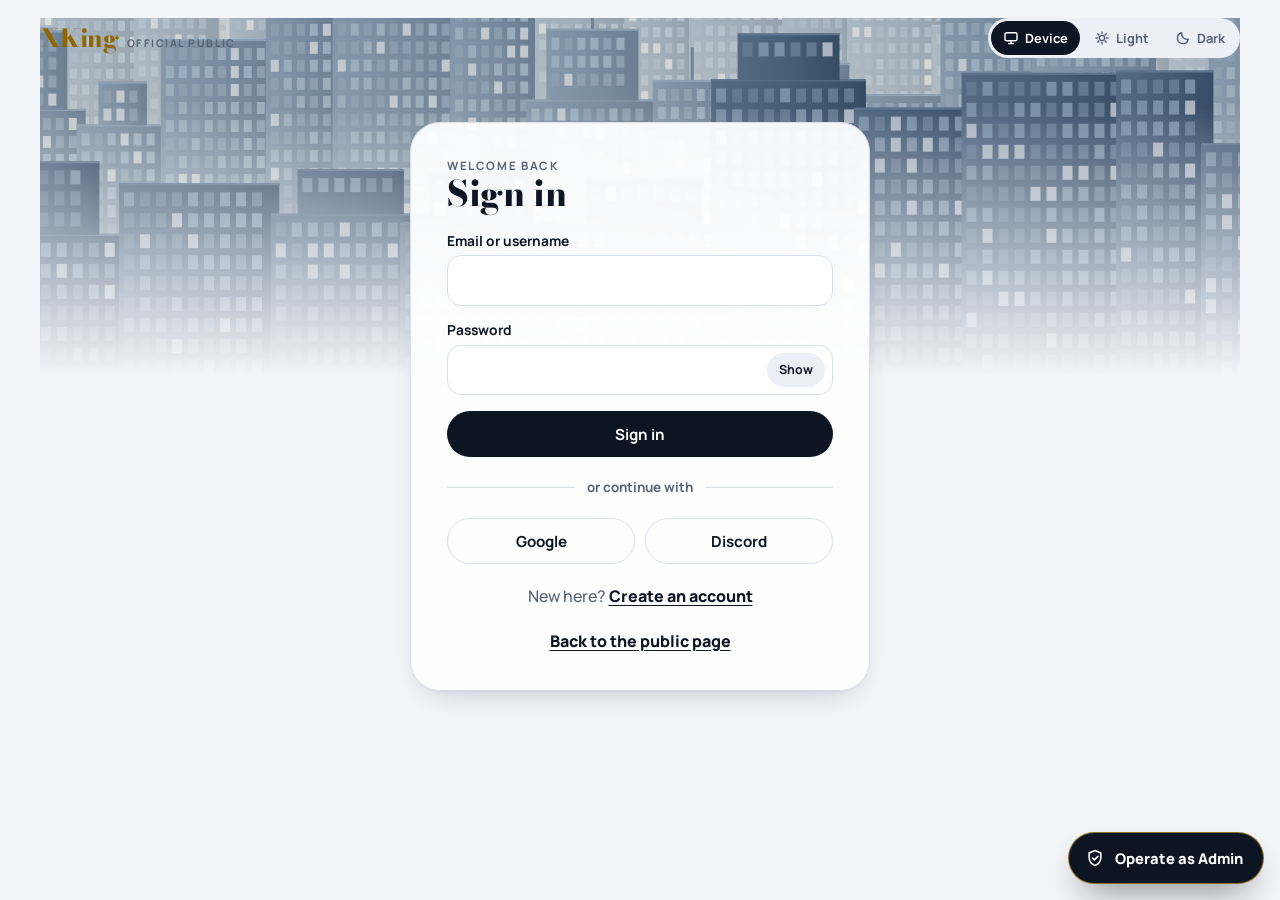
==== login.html @ 58762aed "Add files via upload" ====
<!doctype html>
<html lang="en">
<head>
<meta charset="utf-8">
<meta name="viewport" content="width=device-width, initial-scale=1, viewport-fit=cover">
<title>Sign in to XKing</title>
<script>try{var t=localStorage.getItem('xk1.theme');if(t==='light'||t==='dark')document.documentElement.setAttribute('data-theme',t)}catch(e){}</script>
<link rel="preconnect" href="https://fonts.googleapis.com">
<link rel="preconnect" href="https://fonts.gstatic.com" crossorigin>
<link rel="stylesheet" href="https://fonts.googleapis.com/css2?family=Bodoni+Moda:opsz,wght@6..96,700;6..96,800&family=Manrope:wght@500;600;700;800&display=swap">
<link rel="stylesheet" href="style.css">
<style>:root{padding-top:env(safe-area-inset-top,0px);padding-bottom:env(safe-area-inset-bottom,0px)}</style>
</head>
<body>
<div class="wrap auth-page">
  <canvas id="skyline" class="auth-sky" aria-hidden="true"></canvas>
  <div class="auth-top">
    <a class="brand" href="index.html"><span class="gold">XKing</span><small>Official Public</small></a>
    <div id="themeHost"></div>
  </div>
  <main class="auth-card">
    <div>
      <p class="eyebrow">Welcome back</p>
      <h1 class="display">Sign in</h1>
    </div>
    <form id="authForm" class="form-stack" novalidate>
      <div class="field">
        <label for="identifier">Email or username</label>
        <input id="identifier" type="text" autocomplete="username" required>
      </div>
      <div class="field">
        <label for="password">Password</label>
        <div class="input-wrap">
          <input id="password" type="password" autocomplete="current-password" required>
          <button type="button" data-reveal="password" aria-pressed="false">Show</button>
        </div>
      </div>
      <p class="form-error" id="authErr" role="alert" hidden></p>
      <button type="submit" id="authSubmit" class="btn-primary">Sign in</button>
    </form>
    <div class="divider"><span>or continue with</span></div>
    <div class="provider-row">
      <button type="button" class="btn-ghost" data-provider="google">Google</button>
      <button type="button" class="btn-ghost" data-provider="discord">Discord</button>
    </div>
    <p class="auth-switch">New here? <a href="register.html">Create an account</a></p>
    <p class="auth-switch"><a href="index.html">Back to the public page</a></p>
  </main>
</div>
<script src="app.js"></script>
<script>XK.boot(); XK.initAuth('login');</script>
</body>
</html>
---- style.css ----
/* XKing Core - Layout: a floating sticky top bar over one 1120px column.
   Guest home is a split hero (copy left, city skyline right). The dashboard is a greeting strip,
   tabs, then stacked cards. Pill buttons, 22px cards, hairline borders, soft shadows. */

:root {
  --bg: #F3F5F9;
  --surface: #FFFFFF;
  --surface-2: #ECEFF5;
  --fg: #0D1523;
  --muted: #566274;
  --line: #DAE0EA;
  --gold: #8F6700;
  --gold-fill: #E3B02A;
  --primary: #0D1523;
  --on-primary: #FFFFFF;
  --ok: #17803F;
  --bad: #C0283A;
  --on-ok: #FFFFFF;
  --on-bad: #FFFFFF;
  --tree-a: #1D6B3A;
  --tree-b: #3FAE5A;
  --shadow: 0 1px 2px rgba(13, 21, 35, .06), 0 14px 34px -18px rgba(13, 21, 35, .28);

  --f-display: "Bodoni Moda", "Didot", "Bodoni 72", Georgia, serif;
  --f-body: "Manrope", "Segoe UI", system-ui, -apple-system, "Helvetica Neue", Arial, sans-serif;
  --r-card: 22px;
  --r-field: 14px;
}
@media (prefers-color-scheme: dark) {
  :root:not([data-theme="light"]) {
    --bg: #090E16;
    --surface: #121A26;
    --surface-2: #1A2433;
    --fg: #F2F0EA;
    --muted: #9AA6B6;
    --line: #243247;
    --gold: #E4B63A;
    --gold-fill: #E4B63A;
    --primary: #E4B63A;
    --on-primary: #1A1405;
    --ok: #4FD08A;
    --on-ok: #04200F;
    --on-bad: #2A0509;
    --bad: #FF6B77;
    --tree-a: #1E7A43;
    --tree-b: #43B85C;
    --shadow: 0 1px 2px rgba(0, 0, 0, .4), 0 18px 40px -20px rgba(0, 0, 0, .7);
    color-scheme: dark;
  }
}
:root[data-theme="dark"] {
  --bg: #090E16;
  --surface: #121A26;
  --surface-2: #1A2433;
  --fg: #F2F0EA;
  --muted: #9AA6B6;
  --line: #243247;
  --gold: #E4B63A;
  --gold-fill: #E4B63A;
  --primary: #E4B63A;
  --on-primary: #1A1405;
  --ok: #4FD08A;
    --on-ok: #04200F;
    --on-bad: #2A0509;
  --bad: #FF6B77;
  --tree-a: #1E7A43;
  --tree-b: #43B85C;
  --shadow: 0 1px 2px rgba(0, 0, 0, .4), 0 18px 40px -20px rgba(0, 0, 0, .7);
  color-scheme: dark;
}

* { box-sizing: border-box; }
html { -webkit-text-size-adjust: 100%; }
body {
  margin: 0;
  background: var(--bg);
  color: var(--fg);
  font: 500 16px/1.55 var(--f-body);
  padding-block: 18px 110px;
  padding-left: max(16px, env(safe-area-inset-left, 0px));
  padding-right: max(16px, env(safe-area-inset-right, 0px));
  transition: background .3s, color .3s;
}
body::before {
  content: "";
  position: fixed;
  inset: 0 0 auto;
  height: env(safe-area-inset-top, 0px);
  z-index: 70;
  background: var(--bg);
}
a { color: inherit; }
h1, h2, h3, h4, h5, h6 { margin: 0; text-wrap: balance; }
p { margin: 0; }
button, input, select, textarea { font: inherit; color: inherit; }
:focus-visible { outline: 3px solid var(--gold-fill); outline-offset: 2px; }
[hidden] { display: none !important; }
.display { font-family: var(--f-display); font-weight: 800; letter-spacing: -.01em; }
.gold { color: var(--gold); }
.muted { color: var(--muted); }
.wrap { width: 100%; max-width: 1200px; margin: 0 auto; }
.sr-only { position: absolute; width: 1px; height: 1px; overflow: hidden; clip: rect(0 0 0 0); white-space: nowrap; }
.eyebrow { font: 700 .72rem/1.3 var(--f-body); letter-spacing: .14em; text-transform: uppercase; color: var(--muted); }
.tnum { font-variant-numeric: tabular-nums; }

/* ---------- Top bar ---------- */
.topbar {
  position: sticky;
  top: calc(env(safe-area-inset-top, 0px) + 8px);
  z-index: 50;
  display: flex;
  flex-wrap: wrap;
  align-items: center;
  gap: 10px 14px;
  padding: 10px 12px 10px 20px;
  margin-bottom: 28px;
  background: color-mix(in srgb, var(--surface) 88%, transparent);
  -webkit-backdrop-filter: blur(14px) saturate(1.2);
  backdrop-filter: blur(14px) saturate(1.2);
  border: 1px solid var(--line);
  border-radius: 26px;
  box-shadow: var(--shadow);
}
.brand { display: inline-flex; align-items: baseline; gap: 8px; text-decoration: none; font: 800 1.55rem/1 var(--f-display); letter-spacing: -.01em; }
.brand small { font: 700 .66rem/1 var(--f-body); letter-spacing: .14em; text-transform: uppercase; color: var(--muted); }
.nav { display: flex; gap: 4px; flex: 1 1 0; min-width: 140px; overflow-x: auto; scrollbar-width: none; padding: 2px; }
.nav::-webkit-scrollbar { display: none; }
.tab {
  flex: none;
  min-height: 40px;
  padding: 0 16px;
  border: 0;
  border-radius: 999px;
  background: transparent;
  color: var(--muted);
  font: 700 .92rem/1 var(--f-body);
  cursor: pointer;
  transition: background .2s, color .2s;
}
.tab:hover { color: var(--fg); background: var(--surface-2); }
.tab[aria-current="page"] { color: var(--fg); background: var(--surface-2); box-shadow: inset 0 -2px 0 var(--gold-fill); }
.topbar-right { display: flex; flex-wrap: wrap; align-items: center; gap: 10px; margin-left: auto; }
.acct { display: flex; align-items: center; gap: 10px; }

.theme { display: inline-flex; gap: 2px; padding: 3px; background: var(--surface-2); border-radius: 999px; }
.theme button {
  display: inline-flex; align-items: center; gap: 6px;
  min-height: 34px; padding: 0 12px;
  border: 0; border-radius: 999px; background: transparent; color: var(--muted);
  font: 700 .8rem/1 var(--f-body); cursor: pointer;
}
.theme button svg { width: 16px; height: 16px; fill: none; stroke: currentColor; stroke-width: 1.8; stroke-linecap: round; stroke-linejoin: round; flex: none; }
.theme button[aria-pressed="true"] { background: var(--primary); color: var(--on-primary); }

/* ---------- Buttons ---------- */
.btn-primary, .btn-ghost, .btn-danger {
  display: inline-flex; align-items: center; justify-content: center; gap: 8px;
  min-height: 46px; padding: 0 22px;
  border: 1px solid transparent; border-radius: 999px;
  font: 700 .95rem/1 var(--f-body); text-decoration: none; text-align: center;
  cursor: pointer; transition: transform .15s, background .2s, box-shadow .2s, border-color .2s;
}
.btn-primary { background: var(--primary); color: var(--on-primary); }
.btn-primary:hover { transform: translateY(-1px); box-shadow: 0 12px 26px -14px var(--primary); }
.btn-ghost { background: transparent; border-color: var(--line); color: var(--fg); }
.btn-ghost:hover { background: var(--surface-2); }
.btn-danger { background: var(--bad); color: var(--on-bad); }
.btn-sm { min-height: 38px; padding: 0 16px; font-size: .86rem; }
.is-danger-text { color: var(--bad); }
button[disabled], [aria-disabled="true"] { opacity: .55; cursor: not-allowed; }
.link-btn { border: 0; background: none; padding: 0; color: var(--muted); font: 700 .88rem/1.2 var(--f-body); cursor: pointer; text-decoration: underline; text-underline-offset: 3px; }
.link-btn:hover { color: var(--fg); }

/* RGB buttons: each cycles through its own colour order at its own speed */
.btn-rgb {
  position: relative; isolation: isolate;
  display: inline-flex; align-items: center; justify-content: center;
  min-height: 60px; padding: 0 30px;
  border: 0; border-radius: 999px;
  color: #fff; font: 800 1.2rem/1 var(--f-body); letter-spacing: .01em; text-decoration: none;
  text-shadow: 0 1px 3px rgba(0, 0, 0, .45);
  background-size: 200% 100%;
  cursor: pointer; transition: transform .15s;
}
.btn-rgb:hover { transform: translateY(-2px); }
.btn-rgb::before {
  content: ""; position: absolute; inset: 10px 12px -8px; z-index: -1;
  border-radius: inherit; background: inherit; background-size: inherit;
  filter: blur(16px); opacity: .55; animation: inherit;
}
.rgb-a { background-image: linear-gradient(90deg, #D6285B, #E5620B, #2B8A3E, #1C74D1, #7048E8, #D6285B); animation: rgb-shift 7s linear infinite; }
.rgb-b { background-image: linear-gradient(90deg, #1C74D1, #7048E8, #D6285B, #E5620B, #2B8A3E, #1C74D1); animation: rgb-shift 10s linear infinite reverse; }
@keyframes rgb-shift { from { background-position: 0% 50%; } to { background-position: 200% 50%; } }
.btn-tree {
  display: flex; align-items: center; justify-content: center; gap: 12px;
  width: 100%; min-height: 58px; padding: 0 26px;
  border-radius: 999px; color: #fff; text-decoration: none; text-shadow: 0 1px 2px rgba(0, 0, 0, .3);
  font: 800 1.1rem/1 var(--f-body);
  background: linear-gradient(135deg, var(--tree-a), var(--tree-b));
  box-shadow: 0 14px 30px -16px var(--tree-a);
  transition: transform .15s, box-shadow .2s;
}
.btn-tree:hover { transform: translateY(-2px); box-shadow: 0 18px 34px -14px var(--tree-b); }
.btn-tree svg { width: 24px; height: 24px; fill: #fff; flex: none; }

/* ---------- Chips, badges, avatars ---------- */
.chip { display: inline-flex; align-items: center; padding: 4px 11px; border-radius: 999px; background: var(--surface-2); color: var(--muted); font: 800 .7rem/1.2 var(--f-body); letter-spacing: .08em; text-transform: uppercase; }
.chip-event { background: color-mix(in srgb, var(--tree-b) 20%, transparent); color: var(--ok); }
.chip-sample { background: transparent; border: 1px dashed var(--line); }
.badge { display: inline-flex; align-items: center; padding: 5px 12px; border-radius: 999px; background: var(--surface-2); font: 800 .76rem/1 var(--f-body); }
.badge-vip { background: color-mix(in srgb, var(--gold-fill) 30%, transparent); color: var(--gold); }
.pill { display: inline-flex; align-items: center; gap: 6px; padding: 5px 12px; border-radius: 999px; font: 800 .78rem/1 var(--f-body); background: var(--surface-2); }
.pill-ok { background: color-mix(in srgb, var(--ok) 18%, transparent); color: var(--ok); }
.pill-bad { background: color-mix(in srgb, var(--bad) 16%, transparent); color: var(--bad); }
.avatar { flex: none; display: inline-grid; place-items: center; border-radius: 50%; object-fit: cover; background: var(--surface-2); color: var(--muted); border: 1px solid var(--line); overflow: hidden; }
.avatar svg { width: 62%; height: 62%; fill: currentColor; }
.avatar-sm { width: 40px; height: 40px; }
.avatar-md { width: 64px; height: 64px; }
.avatar-lg { width: 132px; height: 132px; }

/* ---------- Hero (guest home) ---------- */
.hero {
  position: relative; display: grid; grid-template-columns: minmax(0, 1.08fr) minmax(0, .92fr);
  min-height: 560px; overflow: hidden;
  background: var(--surface); border: 1px solid var(--line); border-radius: 32px; box-shadow: var(--shadow);
}
.hero-copy { position: relative; z-index: 1; display: flex; flex-direction: column; gap: 20px; padding: clamp(24px, 4.5vw, 56px); }
.hero-title { font-size: clamp(2.2rem, 5.2vw, 3.9rem); line-height: 1.04; }
.hero-sub { font: 800 1.15rem/1.3 var(--f-body); }
.checks { list-style: none; margin: 0; padding: 0; display: flex; flex-direction: column; gap: 12px; }
.checks li { display: grid; grid-template-columns: 26px minmax(0, 1fr); gap: 12px; align-items: start; }
.tick { width: 26px; height: 26px; display: grid; place-items: center; border-radius: 50%; background: color-mix(in srgb, var(--gold-fill) 28%, transparent); color: var(--gold); }
.tick svg { width: 14px; height: 14px; fill: none; stroke: currentColor; stroke-width: 2.6; stroke-linecap: round; stroke-linejoin: round; }
.cta-stack { display: flex; flex-direction: column; gap: 14px; margin-top: 6px; }
.cta-row { display: grid; grid-template-columns: 1fr 1fr; gap: 14px; }
.hero-visual { position: relative; min-height: 320px; }
.hero-visual canvas {
  position: absolute; inset: 0; width: 100%; height: 100%; object-fit: cover; object-position: center bottom;
  -webkit-mask-image: linear-gradient(to right, transparent 0, #000 40%);
  mask-image: linear-gradient(to right, transparent 0, #000 40%);
}

/* ---------- Dashboard bits ---------- */
.greet { display: flex; flex-wrap: wrap; align-items: center; gap: 16px 20px; padding: 20px 24px; margin-bottom: 24px; background: var(--surface); border: 1px solid var(--line); border-radius: 28px; box-shadow: var(--shadow); }
.greet-text { flex: 1 1 240px; min-width: 0; display: flex; flex-direction: column; gap: 4px; }
.greet-text h1 { font-size: clamp(1.5rem, 3.4vw, 2.1rem); line-height: 1.1; overflow-wrap: anywhere; }
.balances { display: flex; flex-wrap: wrap; gap: 12px; }
.bal { min-width: 132px; padding: 12px 18px; border-radius: 18px; background: var(--surface-2); display: flex; flex-direction: column; gap: 2px; }
.bal span { font: 700 .74rem/1.2 var(--f-body); letter-spacing: .1em; text-transform: uppercase; color: var(--muted); }
.bal strong { font: 800 1.6rem/1.1 var(--f-body); font-variant-numeric: tabular-nums; }
.bal-gold strong { color: var(--gold); }
.guest-note { display: flex; flex-wrap: wrap; align-items: center; justify-content: space-between; gap: 14px; padding: 16px 20px; margin-bottom: 24px; border: 1px dashed var(--line); border-radius: 20px; background: var(--surface); }
.guest-note div:first-child { display: flex; flex-direction: column; gap: 2px; flex: 1 1 260px; min-width: 0; }
.guest-note span { color: var(--muted); font-size: .92rem; }
.guest-actions { display: flex; gap: 10px; flex-wrap: wrap; }
.section-head { display: flex; flex-wrap: wrap; align-items: end; justify-content: space-between; gap: 8px 16px; margin-bottom: 18px; }
.section-head h2 { font-size: clamp(1.6rem, 3.4vw, 2.2rem); }
.section-gap { margin-top: 36px; }
.empty { padding: 26px; text-align: center; color: var(--muted); border: 1px dashed var(--line); border-radius: 20px; }

/* ---------- Feed ---------- */
.feed { display: flex; flex-direction: column; gap: 18px; max-width: 780px; }
.post { display: flex; flex-direction: column; gap: 14px; padding: clamp(18px, 3vw, 28px); background: var(--surface); border: 1px solid var(--line); border-radius: var(--r-card); box-shadow: var(--shadow); }
.post-head { display: flex; flex-wrap: wrap; align-items: center; gap: 8px 10px; color: var(--muted); font-size: .85rem; }
.post-head .push { margin-left: auto; }
.post-title { font: 800 clamp(1.35rem, 2.6vw, 1.8rem)/1.2 var(--f-display); overflow-wrap: anywhere; }
.event-meta { display: flex; flex-wrap: wrap; align-items: center; gap: 10px 16px; padding: 12px 16px; border-radius: 16px; background: var(--surface-2); }
.event-meta span { font-weight: 700; flex: 1 1 200px; min-width: 0; overflow-wrap: anywhere; }
.md { overflow-wrap: anywhere; }
.md > * + * { margin-top: .8em; }
.md h4 { font: 800 1.25rem/1.25 var(--f-body); }
.md h5 { font: 800 1.1rem/1.3 var(--f-body); }
.md h6 { font: 800 .95rem/1.3 var(--f-body); letter-spacing: .06em; text-transform: uppercase; color: var(--muted); }
.md ul, .md ol { padding-left: 1.3em; }
.md li + li { margin-top: .3em; }
.md blockquote { padding: 2px 0 2px 16px; border-left: 3px solid var(--gold-fill); color: var(--muted); }
.md code { padding: 2px 6px; border-radius: 6px; background: var(--surface-2); font: 600 .88em ui-monospace, "SF Mono", Consolas, monospace; }
.md pre { overflow-x: auto; padding: 14px 16px; border-radius: 14px; background: var(--surface-2); }
.md pre code { padding: 0; background: none; }
.md a { color: var(--gold); text-underline-offset: 3px; }
.md hr { border: 0; border-top: 1px solid var(--line); }
.reacts { display: flex; flex-wrap: wrap; gap: 8px; }
.react { display: inline-flex; align-items: center; gap: 7px; min-height: 38px; padding: 0 13px; border-radius: 999px; border: 1px solid var(--line); background: var(--surface-2); font: 700 .9rem/1 var(--f-body); cursor: pointer; transition: transform .12s, border-color .2s; }
.react:hover { transform: translateY(-1px); border-color: var(--gold-fill); }
.react[aria-pressed="true"] { border-color: var(--gold-fill); background: color-mix(in srgb, var(--gold-fill) 24%, transparent); }
.react .count { font-variant-numeric: tabular-nums; color: var(--muted); }
.replies { display: flex; flex-direction: column; gap: 10px; padding-top: 12px; border-top: 1px solid var(--line); }
.reply { display: grid; grid-template-columns: 34px minmax(0, 1fr) auto; gap: 12px; align-items: start; padding: 12px 14px; border-radius: 16px; background: var(--surface-2); }
.reply .avatar { width: 34px; height: 34px; }
.reply strong { font-size: .85rem; }
.reply time { color: var(--muted); font-size: .78rem; margin-left: 6px; }
.reply p { overflow-wrap: anywhere; white-space: pre-wrap; }
.reply-form { display: flex; flex-direction: column; gap: 10px; }
.lock-note { display: flex; gap: 10px; align-items: center; color: var(--muted); font-size: .9rem; }
.lock-note svg { width: 18px; height: 18px; flex: none; fill: none; stroke: currentColor; stroke-width: 1.8; stroke-linecap: round; stroke-linejoin: round; }

/* ---------- Forms ---------- */
.field { display: flex; flex-direction: column; gap: 6px; }
.field label { font: 700 .86rem/1.2 var(--f-body); }
.req { color: var(--bad); }
.hint { color: var(--muted); font-size: .82rem; }
input[type="text"], input[type="email"], input[type="password"], input[type="number"], input[type="url"], input[type="search"], select, textarea {
  width: 100%; min-height: 50px; padding: 12px 16px;
  border: 1.5px solid var(--line); border-radius: var(--r-field); background: var(--surface); color: var(--fg);
  transition: border-color .2s, box-shadow .2s;
}
textarea { min-height: 96px; resize: vertical; line-height: 1.5; }
input:focus, select:focus, textarea:focus { outline: none; border-color: var(--gold-fill); box-shadow: 0 0 0 4px color-mix(in srgb, var(--gold-fill) 28%, transparent); }
.input-wrap { position: relative; }
.input-wrap input { padding-right: 76px; }
.input-wrap button { position: absolute; right: 8px; top: 50%; transform: translateY(-50%); min-height: 34px; padding: 0 12px; border: 0; border-radius: 999px; background: var(--surface-2); font: 700 .78rem/1 var(--f-body); cursor: pointer; }
.form-error { padding: 10px 14px; border-radius: 12px; background: color-mix(in srgb, var(--bad) 14%, transparent); color: var(--bad); font-weight: 700; font-size: .9rem; }
.form-stack { display: flex; flex-direction: column; gap: 16px; }
.switch { display: inline-flex; align-items: center; gap: 12px; cursor: pointer; font-weight: 700; font-size: .92rem; }
.switch input { position: absolute; opacity: 0; width: 1px; height: 1px; }
.switch .track { position: relative; width: 46px; height: 26px; flex: none; border-radius: 999px; background: var(--line); transition: background .2s; }
.switch .track::after { content: ""; position: absolute; top: 3px; left: 3px; width: 20px; height: 20px; border-radius: 50%; background: #fff; box-shadow: 0 1px 3px rgba(0, 0, 0, .3); transition: transform .2s; }
.switch input:checked + .track { background: var(--ok); }
.switch input:checked + .track::after { transform: translateX(20px); }
.switch input:focus-visible + .track { outline: 3px solid var(--gold-fill); outline-offset: 2px; }
.meter { height: 6px; border-radius: 999px; background: var(--surface-2); overflow: hidden; }
.meter i { display: block; height: 100%; width: 0; border-radius: inherit; background: var(--bad); transition: width .25s, background .25s; }

/* ---------- Games ---------- */
.games-grid { display: grid; grid-template-columns: repeat(auto-fit, minmax(min(100%, 340px), 1fr)); gap: 18px; }
.game-card { position: relative; display: flex; flex-direction: column; gap: 16px; padding: clamp(20px, 3vw, 28px); background: var(--surface); border: 1px solid var(--line); border-radius: var(--r-card); box-shadow: var(--shadow); min-width: 0; }
.game-card h2 { font-size: 1.9rem; line-height: 1.1; }
.game-card header { display: flex; flex-direction: column; gap: 8px; align-items: flex-start; }
.state { display: flex; flex-direction: column; gap: 10px; padding: 18px; border-radius: 18px; background: var(--surface-2); }
.state .big { font: 800 clamp(1.1rem, 3vw, 1.4rem)/1.3 var(--f-body); }
.state .big b { color: var(--gold); font-variant-numeric: tabular-nums; }
.quiz-q { font: 800 1.2rem/1.4 var(--f-body); white-space: pre-wrap; overflow-wrap: anywhere; }
.answer-form { display: flex; flex-wrap: wrap; gap: 10px; }
.answer-form .field { flex: 1 1 220px; }
.is-soon { overflow: hidden; min-height: 240px; justify-content: center; cursor: not-allowed; }
.soon-blur { display: flex; flex-direction: column; gap: 12px; filter: blur(3px); opacity: .55; user-select: none; }
.soon-label { position: absolute; inset: 0; display: grid; place-items: center; font: 800 1.5rem/1 var(--f-display); letter-spacing: .01em; text-shadow: 0 2px 14px var(--surface); }

/* ---------- Account settings ---------- */
.settings { display: grid; grid-template-columns: 250px minmax(0, 1fr); gap: 22px; align-items: start; }
.side-tabs { display: flex; flex-direction: column; gap: 6px; padding: 10px; background: var(--surface); border: 1px solid var(--line); border-radius: var(--r-card); }
.side-tab { min-height: 46px; padding: 0 16px; border: 0; border-radius: 14px; background: transparent; text-align: left; font: 700 .95rem/1 var(--f-body); cursor: pointer; }
.side-tab:hover { background: var(--surface-2); }
.side-tab[aria-current="true"] { background: var(--surface-2); box-shadow: inset 3px 0 0 var(--gold-fill); }
.panel { display: flex; flex-direction: column; gap: 18px; padding: clamp(18px, 3vw, 30px); background: var(--surface); border: 1px solid var(--line); border-radius: var(--r-card); box-shadow: var(--shadow); min-width: 0; }
.panel h2 { font-size: 1.7rem; }
.photo-row { display: flex; flex-wrap: wrap; align-items: center; gap: 18px 24px; }
.photo-actions { display: flex; flex-wrap: wrap; gap: 10px; }
.file-btn { position: relative; overflow: hidden; }
.file-btn input { position: absolute; inset: 0; opacity: 0; cursor: pointer; font-size: 0; }
.crop-wrap { display: flex; flex-wrap: wrap; gap: 20px 28px; align-items: flex-start; }
.crop { position: relative; width: 280px; height: 280px; max-width: 100%; overflow: hidden; border-radius: 24px; background: var(--surface-2); touch-action: none; cursor: grab; flex: none; }
.crop:active { cursor: grabbing; }
.crop img { position: absolute; max-width: none; user-select: none; -webkit-user-drag: none; pointer-events: none; }
.crop-ring { position: absolute; inset: 0; border-radius: 50%; border: 2px solid #fff; box-shadow: 0 0 0 999px rgba(8, 12, 20, .55); pointer-events: none; }
.crop-side { display: flex; flex-direction: column; gap: 14px; flex: 1 1 220px; min-width: 0; }
.prev { position: relative; width: 72px; height: 72px; overflow: hidden; border-radius: 50%; border: 1px solid var(--line); background: var(--surface-2); }
.prev img { position: absolute; max-width: none; }
input[type="range"] { width: 100%; accent-color: var(--gold-fill); }
.rows { display: flex; flex-direction: column; gap: 10px; }
.row { display: flex; flex-wrap: wrap; align-items: center; justify-content: space-between; gap: 12px 16px; padding: 14px 18px; border: 1px solid var(--line); border-radius: 18px; background: var(--surface); }
.row > div { min-width: 0; flex: 1 1 220px; display: flex; flex-direction: column; gap: 2px; }
.row .muted { font-size: .88rem; overflow-wrap: anywhere; }
.inv-grid { display: grid; grid-template-columns: repeat(auto-fit, minmax(min(100%, 200px), 1fr)); gap: 12px; }
.ledger { list-style: none; margin: 0; padding: 0; display: flex; flex-direction: column; gap: 8px; }
.ledger li { display: flex; flex-wrap: wrap; justify-content: space-between; gap: 6px 14px; padding: 10px 14px; border-radius: 14px; background: var(--surface-2); font-size: .92rem; }
.ledger .pos { color: var(--ok); font-weight: 800; }
.ledger .neg { color: var(--bad); font-weight: 800; }

/* ---------- Admin ---------- */
.subtabs { display: flex; flex-wrap: wrap; gap: 8px; margin-bottom: 18px; }
.subtab { min-height: 42px; padding: 0 18px; border: 1px solid var(--line); border-radius: 999px; background: var(--surface); font: 700 .9rem/1 var(--f-body); cursor: pointer; }
.subtab[aria-current="true"] { background: var(--primary); color: var(--on-primary); border-color: transparent; }
.warn-box { padding: 12px 16px; border-radius: 14px; background: color-mix(in srgb, var(--gold-fill) 18%, transparent); font-size: .9rem; }
.editor { display: grid; grid-template-columns: minmax(0, 1fr) minmax(0, 1fr); gap: 16px; }
.toolbar { display: flex; flex-wrap: wrap; gap: 6px; margin-bottom: 8px; }
.toolbar button { min-width: 40px; min-height: 38px; padding: 0 10px; border: 1px solid var(--line); border-radius: 10px; background: var(--surface-2); font: 800 .88rem/1 var(--f-body); cursor: pointer; }
.toolbar button:hover { border-color: var(--gold-fill); }
.preview { min-height: 160px; padding: 14px 16px; border: 1.5px dashed var(--line); border-radius: var(--r-field); background: var(--surface); }
.preview-title { font: 700 .74rem/1 var(--f-body); letter-spacing: .12em; text-transform: uppercase; color: var(--muted); margin-bottom: 8px; }
.seg { display: inline-flex; gap: 2px; padding: 3px; background: var(--surface-2); border-radius: 999px; }
.seg label { cursor: pointer; }
.seg input { position: absolute; opacity: 0; width: 1px; height: 1px; }
.seg span { display: inline-flex; align-items: center; min-height: 36px; padding: 0 16px; border-radius: 999px; font: 700 .88rem/1 var(--f-body); color: var(--muted); }
.seg input:checked + span { background: var(--primary); color: var(--on-primary); }
.seg input:focus-visible + span { outline: 3px solid var(--gold-fill); outline-offset: 2px; }
.acct-row { display: flex; flex-wrap: wrap; align-items: center; gap: 12px 18px; padding: 14px 16px; border: 1px solid var(--line); border-radius: 18px; background: var(--surface); }
.acct-who { flex: 1 1 200px; min-width: 0; display: flex; flex-direction: column; }
.acct-who .muted { font-size: .85rem; overflow-wrap: anywhere; }
.acct-num { display: flex; flex-direction: column; min-width: 56px; }
.acct-num span { font: 700 .68rem/1.2 var(--f-body); letter-spacing: .1em; text-transform: uppercase; color: var(--muted); }
.acct-num strong { font-variant-numeric: tabular-nums; }
.acct-actions { margin-left: auto; display: flex; flex-wrap: wrap; gap: 8px; }
.audit { list-style: none; margin: 0; padding: 0; display: flex; flex-direction: column; gap: 6px; max-height: 320px; overflow-y: auto; }
.audit li { display: flex; flex-wrap: wrap; gap: 4px 12px; padding: 8px 12px; border-radius: 12px; background: var(--surface-2); font-size: .86rem; }
.audit time { color: var(--muted); }
.stack { display: flex; flex-direction: column; gap: 18px; }

/* ---------- Modal, toasts, admin button ---------- */
.overlay { position: fixed; inset: 0; z-index: 100; display: grid; place-items: center; padding: 16px; background: rgba(5, 8, 14, .62); -webkit-backdrop-filter: blur(4px); backdrop-filter: blur(4px); animation: fade .18s ease; }
.modal { width: 100%; max-width: 460px; max-height: calc(100% - 16px); overflow-y: auto; display: flex; flex-direction: column; gap: 14px; padding: 26px; background: var(--surface); border: 1px solid var(--line); border-radius: 26px; box-shadow: 0 30px 80px -20px rgba(0, 0, 0, .6); animation: rise .22s ease; }
.modal h2 { font-size: 1.7rem; }
.modal form { display: flex; flex-direction: column; gap: 14px; }
.modal-msg { color: var(--muted); }
.modal-actions { display: flex; flex-wrap: wrap; justify-content: flex-end; gap: 10px; }
@keyframes fade { from { opacity: 0; } to { opacity: 1; } }
@keyframes rise { from { opacity: 0; transform: translateY(10px) scale(.98); } to { opacity: 1; transform: none; } }
.toasts { position: fixed; left: 50%; transform: translateX(-50%); bottom: calc(86px + env(safe-area-inset-bottom, 0px)); z-index: 90; width: min(440px, calc(100% - 32px)); display: flex; flex-direction: column; gap: 8px; pointer-events: none; }
.toast { padding: 13px 18px; border-radius: 16px; background: var(--primary); color: var(--on-primary); font-weight: 700; box-shadow: 0 14px 34px -12px rgba(0, 0, 0, .5); animation: rise .22s ease; }
.toast.is-error { background: var(--bad); color: var(--on-bad); }
.toast.is-ok { background: var(--ok); color: var(--on-ok); }
.admin-fab {
  position: fixed; z-index: 60;
  right: max(16px, env(safe-area-inset-right, 0px)); bottom: calc(16px + env(safe-area-inset-bottom, 0px));
  display: inline-flex; align-items: center; gap: 10px; min-height: 52px; padding: 0 20px 0 16px;
  border: 1px solid color-mix(in srgb, var(--gold-fill) 60%, transparent); border-radius: 999px;
  background: var(--primary); color: var(--on-primary);
  font: 800 .92rem/1 var(--f-body); box-shadow: 0 16px 36px -14px rgba(0, 0, 0, .6); cursor: pointer;
}
.admin-fab svg { width: 20px; height: 20px; fill: none; stroke: currentColor; stroke-width: 1.9; stroke-linecap: round; stroke-linejoin: round; }
.admin-fab[data-on="1"] { background: var(--gold-fill); color: #1A1405; }
.foot { margin-top: 44px; display: flex; flex-wrap: wrap; justify-content: space-between; gap: 8px 20px; color: var(--muted); font-size: .82rem; }
.foot a { text-underline-offset: 3px; }

/* ---------- Auth pages ---------- */
.auth-page { position: relative; isolation: isolate; }
.auth-sky { position: absolute; left: 0; right: 0; top: 0; width: 100%; height: 360px; z-index: -1; object-fit: cover; object-position: center bottom; -webkit-mask-image: linear-gradient(to bottom, #000 25%, transparent 100%); mask-image: linear-gradient(to bottom, #000 25%, transparent 100%); }
.auth-top { display: flex; flex-wrap: wrap; align-items: center; justify-content: space-between; gap: 12px; margin-bottom: clamp(24px, 6vw, 64px); }
.auth-card { width: 100%; max-width: 460px; margin: 0 auto; display: flex; flex-direction: column; gap: 20px; padding: clamp(22px, 4vw, 36px); background: color-mix(in srgb, var(--surface) 94%, transparent); border: 1px solid var(--line); border-radius: 30px; box-shadow: var(--shadow); }
.auth-card h1 { font-size: 2.2rem; line-height: 1.1; }
.divider { display: flex; align-items: center; gap: 12px; color: var(--muted); font-size: .84rem; font-weight: 700; }
.divider::before, .divider::after { content: ""; flex: 1; height: 1px; background: var(--line); }
.provider-row { display: grid; grid-template-columns: 1fr 1fr; gap: 10px; }
.auth-switch { text-align: center; color: var(--muted); }
.auth-switch a { color: var(--fg); font-weight: 800; text-underline-offset: 3px; }

/* ---------- Responsive ---------- */
@media (max-width: 1180px) {
  .nav { order: 3; flex-basis: 100%; }
}
@media (max-width: 860px) {
  .hero { grid-template-columns: 1fr; min-height: 0; }
  .hero-visual { order: -1; min-height: 0; height: 200px; }
  .hero-visual canvas { -webkit-mask-image: linear-gradient(to bottom, #000 50%, transparent); mask-image: linear-gradient(to bottom, #000 50%, transparent); }
  .settings { grid-template-columns: 1fr; }
  .side-tabs { flex-direction: row; overflow-x: auto; }
  .side-tab { flex: none; }
  .editor { grid-template-columns: 1fr; }
}
@media (max-width: 560px) {
  .theme button .lbl { display: none; }
  .theme button { padding: 0 11px; }
  .lbl-long { display: none; }
  .cta-row { grid-template-columns: 1fr; }
  .topbar { padding-left: 16px; }
  .provider-row { grid-template-columns: 1fr; }
  .admin-fab span { max-width: 130px; line-height: 1.15; }
  .brand small { display: none; }
}
@media (prefers-reduced-motion: reduce) {
  *, *::before, *::after { animation: none !important; transition: none !important; }
  .btn-rgb { background-position: 0 50%; }
}
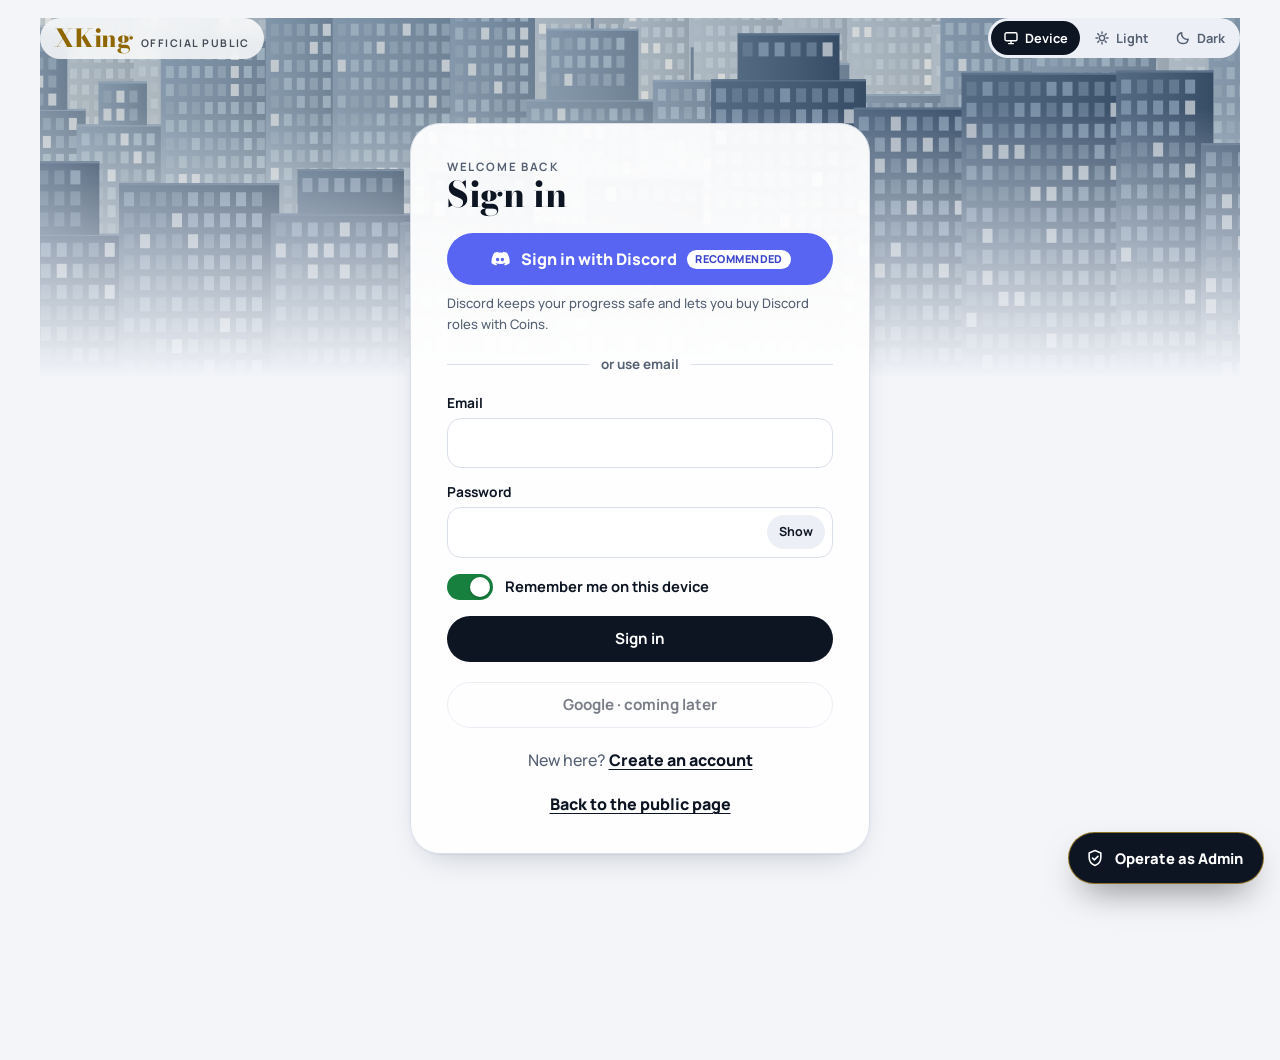
==== commit 060bd6d8: "Add files via upload" ====
--- a/login.html
+++ b/login.html
@@ -23,10 +23,15 @@
       <p class="eyebrow">Welcome back</p>
       <h1 class="display">Sign in</h1>
     </div>
+    <div class="provider-stack">
+      <button type="button" class="btn-discord" data-provider="discord"><span class="dc-ico"><svg viewBox="0 0 24 24" aria-hidden="true"><path fill="currentColor" stroke="none" d="M19.6 5.3A16.6 16.6 0 0 0 15.5 4l-.5 1.1a15.4 15.4 0 0 0-4.6 0L9.9 4a16.6 16.6 0 0 0-4.1 1.3C3.2 9.2 2.5 13 2.8 16.7a16.7 16.7 0 0 0 5 2.5l1.1-1.7a10.8 10.8 0 0 1-1.7-.8l.4-.3a11.9 11.9 0 0 0 10.1 0l.4.3c-.5.3-1.1.6-1.7.8l1.1 1.7a16.6 16.6 0 0 0 5-2.5c.4-4.3-.7-8.1-2.9-11.4zM9.4 14.5c-1 0-1.8-.9-1.8-2s.8-2 1.8-2 1.8.9 1.8 2-.8 2-1.8 2zm5.2 0c-1 0-1.8-.9-1.8-2s.8-2 1.8-2 1.8.9 1.8 2-.8 2-1.8 2z"/></svg></span><span>Sign in with Discord</span><em class="rec-tag">Recommended</em></button>
+      <p class="hint">Discord keeps your progress safe and lets you buy Discord roles with Coins.</p>
+    </div>
+    <div class="divider"><span>or use email</span></div>
     <form id="authForm" class="form-stack" novalidate>
       <div class="field">
-        <label for="identifier">Email or username</label>
-        <input id="identifier" type="text" autocomplete="username" required>
+        <label for="email">Email</label>
+        <input id="email" type="email" autocomplete="email" required>
       </div>
       <div class="field">
         <label for="password">Password</label>
@@ -35,18 +40,17 @@
           <button type="button" data-reveal="password" aria-pressed="false">Show</button>
         </div>
       </div>
+      <label class="switch"><input type="checkbox" id="remember" checked><span class="track"></span><span>Remember me on this device</span></label>
       <p class="form-error" id="authErr" role="alert" hidden></p>
       <button type="submit" id="authSubmit" class="btn-primary">Sign in</button>
     </form>
-    <div class="divider"><span>or continue with</span></div>
-    <div class="provider-row">
-      <button type="button" class="btn-ghost" data-provider="google">Google</button>
-      <button type="button" class="btn-ghost" data-provider="discord">Discord</button>
-    </div>
+    <div class="provider-row"><button type="button" class="btn-ghost" disabled>Google &middot; coming later</button></div>
     <p class="auth-switch">New here? <a href="register.html">Create an account</a></p>
     <p class="auth-switch"><a href="index.html">Back to the public page</a></p>
   </main>
 </div>
+<script src="vendor/supabase.js"></script>
+<script src="config.js"></script>
 <script src="app.js"></script>
 <script>XK.boot(); XK.initAuth('login');</script>
 </body>
--- a/style.css
+++ b/style.css
@@ -461,3 +461,33 @@
   *, *::before, *::after { animation: none !important; transition: none !important; }
   .btn-rgb { background-position: 0 50%; }
 }
+
+/* ---- connected build additions ---- */
+.provider-stack { display: flex; flex-direction: column; gap: 8px; }
+.btn-discord { position: relative; display: flex; align-items: center; justify-content: center; gap: 10px; width: 100%; min-height: 52px; padding: 12px 18px; border: 0; border-radius: 999px; background: #5865F2; color: #fff; font: 800 1rem/1 var(--f-body); cursor: pointer; transition: filter .15s, transform .15s; }
+.btn-discord:hover { filter: brightness(1.08); }
+.btn-discord:active { transform: translateY(1px); }
+.btn-discord:focus-visible { outline: 3px solid var(--gold-fill); outline-offset: 3px; }
+.btn-discord:disabled { opacity: .6; cursor: progress; }
+.btn-discord .dc-ico svg { width: 22px; height: 22px; display: block; }
+.rec-tag { font-style: normal; font-weight: 800; font-size: .68rem; letter-spacing: .04em; text-transform: uppercase; padding: 4px 8px; border-radius: 999px; background: #fff; color: #3B45C9; }
+.warn-red { padding: 14px 16px; border-radius: 14px; border: 1px solid var(--bad); background: color-mix(in srgb, var(--bad) 12%, transparent); color: var(--fg); }
+.warn-red strong { display: block; color: var(--bad); margin-bottom: 4px; }
+.warn-red p { margin: 0; font-size: .92rem; line-height: 1.5; }
+.provider-row .btn-ghost[disabled] { opacity: .55; cursor: not-allowed; }
+.shop-grid { display: grid; grid-template-columns: repeat(auto-fill, minmax(260px, 1fr)); gap: 16px; }
+.shop-card { display: flex; flex-direction: column; gap: 10px; align-items: flex-start; }
+.shop-card h3 { margin: 0; }
+.price { font-weight: 800; font-size: 1.1rem; margin: 0; }
+.pre { white-space: pre-wrap; overflow-wrap: anywhere; margin: 6px 0; }
+.sel-sm { min-height: 36px; padding: 4px 10px; border-radius: 10px; border: 1px solid var(--line); background: var(--surface); color: var(--fg); font: 600 .88rem var(--f-body); }
+.wait-dots span { animation: wd 1.2s infinite; }
+.wait-dots span:nth-child(2) { animation-delay: .2s; }
+.wait-dots span:nth-child(3) { animation-delay: .4s; }
+@keyframes wd { 0%, 60%, 100% { opacity: .2; } 30% { opacity: 1; } }
+@media (prefers-reduced-motion: reduce) { .wait-dots span { animation: none; } }
+.acct-actions { flex-wrap: wrap; }
+.auth-top .brand { padding: 8px 14px; border-radius: 999px; background: color-mix(in srgb, var(--surface) 82%, transparent); -webkit-backdrop-filter: blur(8px); backdrop-filter: blur(8px); }
+.auth-top .brand small { color: var(--fg); opacity: .75; }
+.auth-page { padding-bottom: 96px; }
+.provider-row { grid-template-columns: 1fr; }
